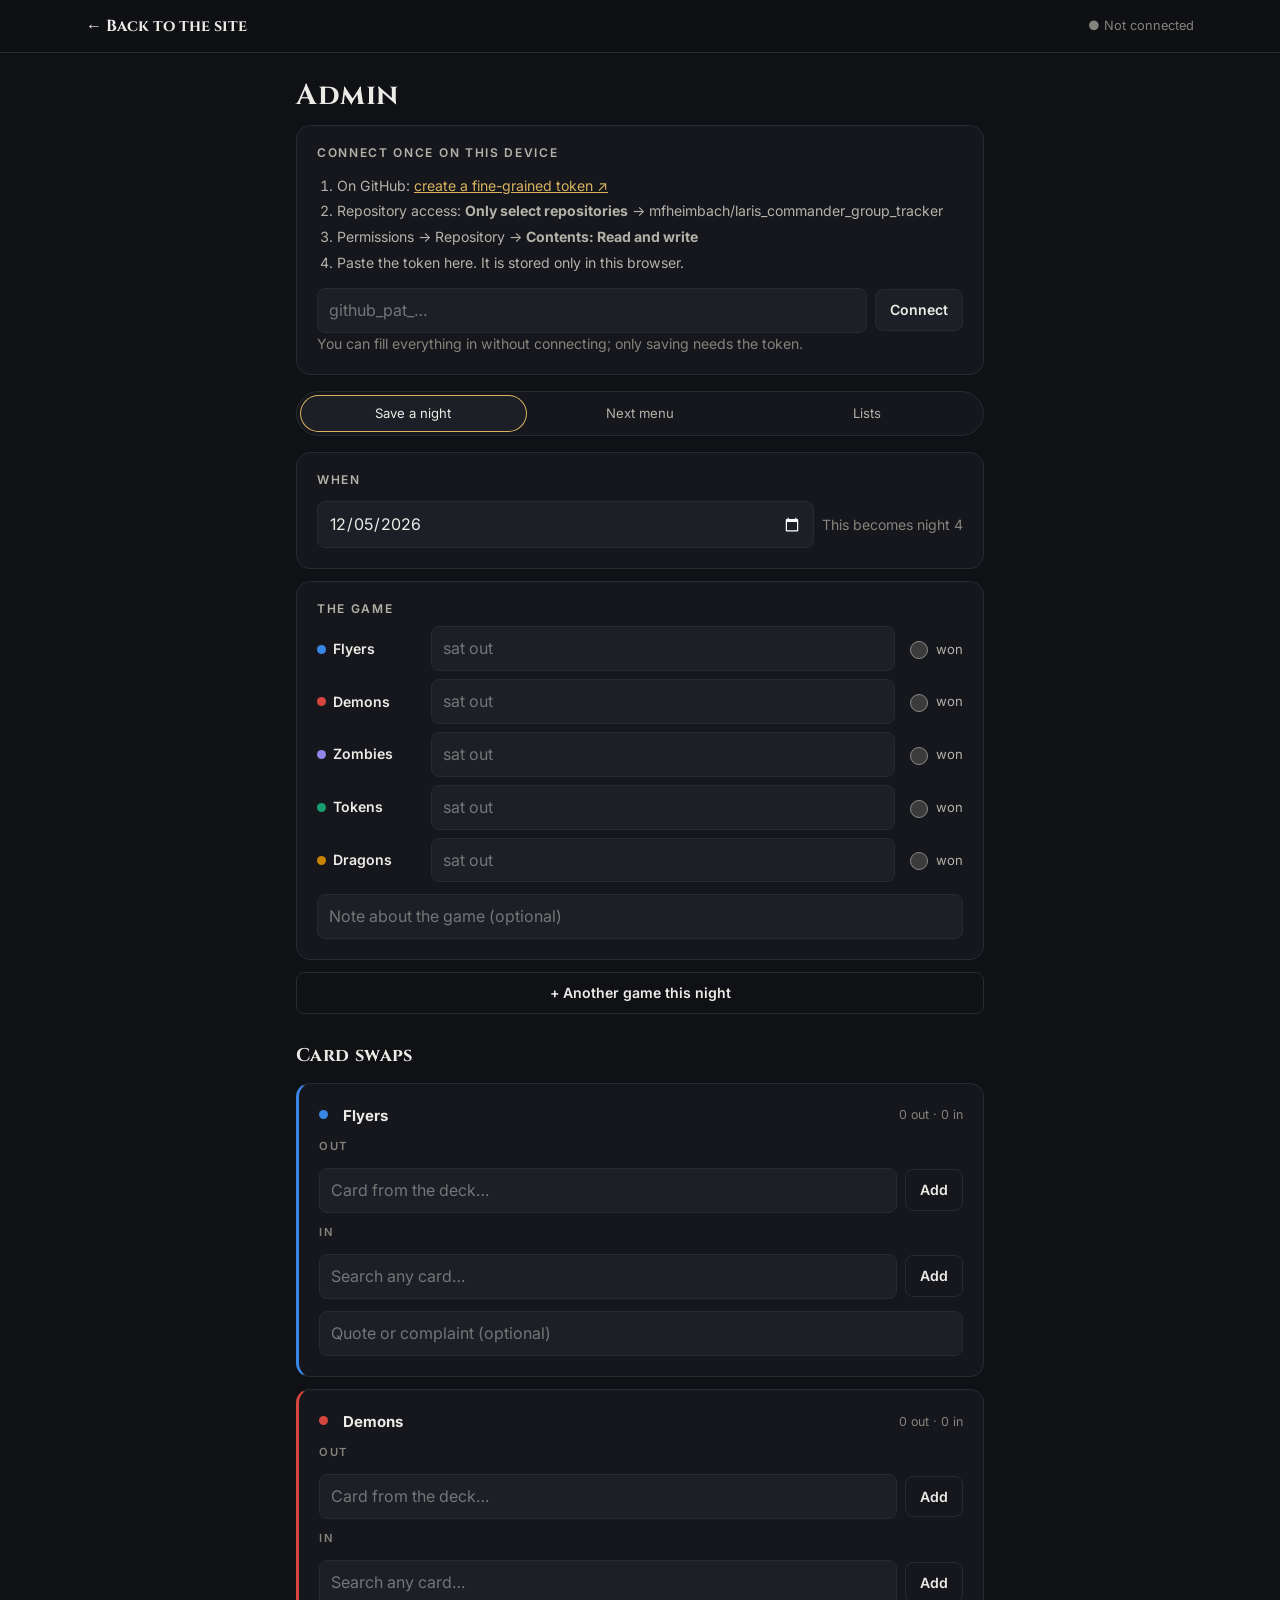
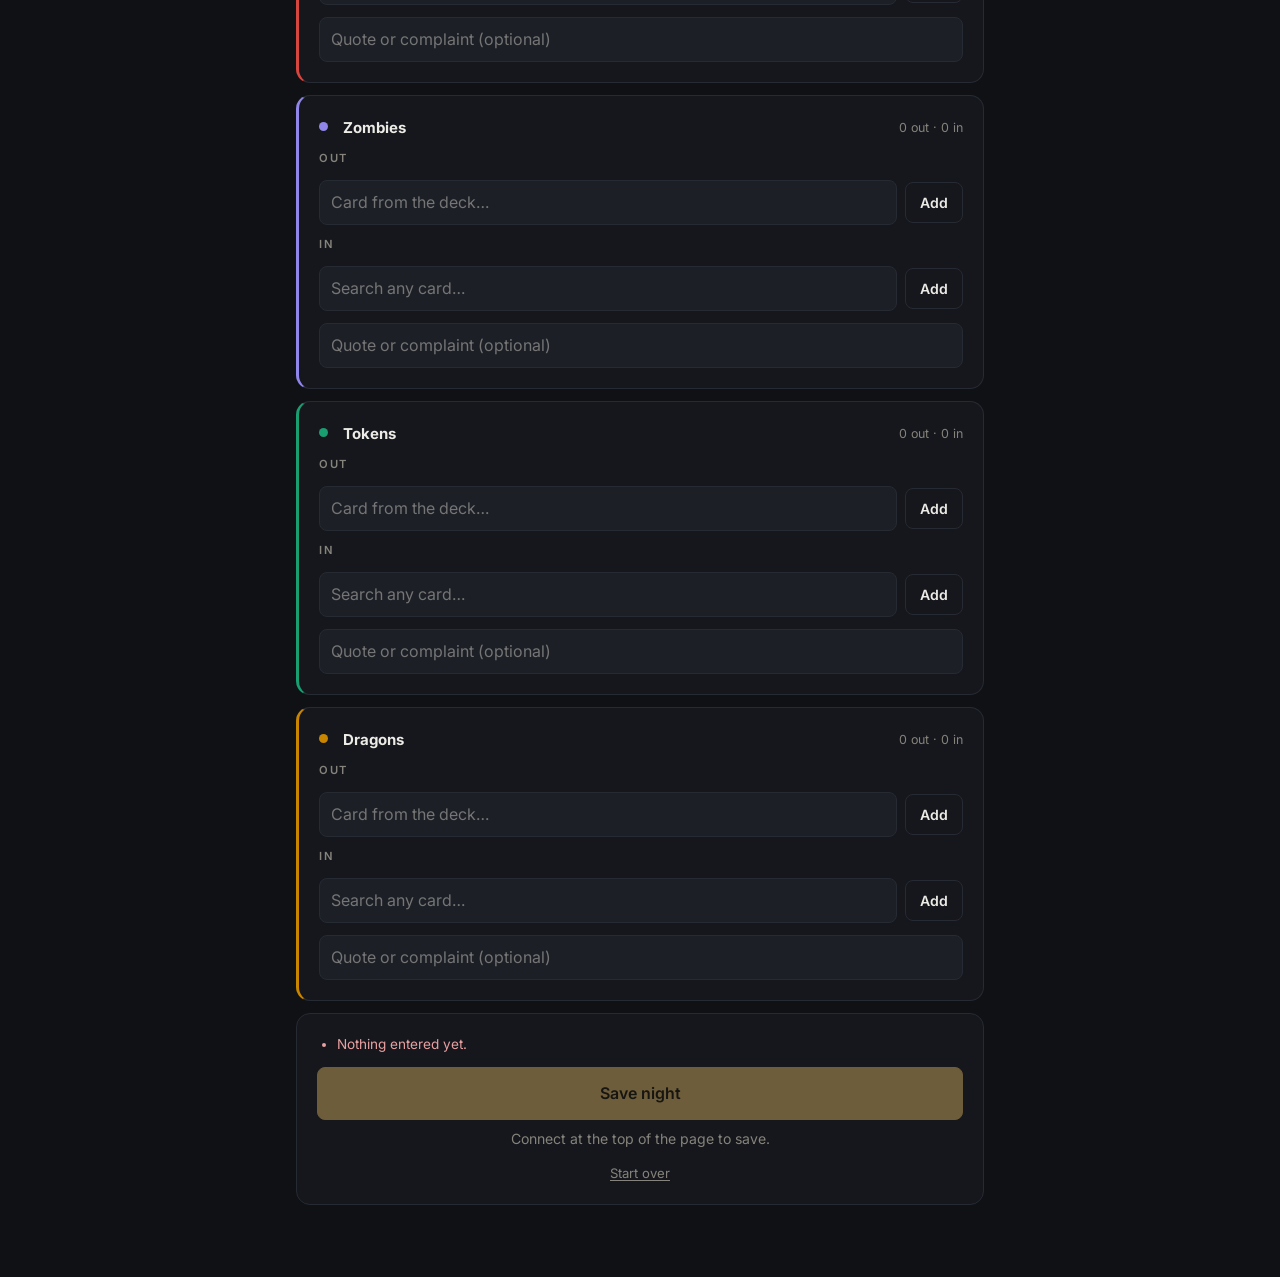
==== admin.html @ 6c5f8a99 "Admin page and main page redesign for long campaigns Admin (admin.html): enter a night (seats, winne" ====
<!doctype html>
<html lang="en">
<head>
<meta charset="utf-8">
<meta name="viewport" content="width=device-width,initial-scale=1">
<meta name="robots" content="noindex">
<title>Admin · Commander Legacy</title>
<link rel="preconnect" href="https://fonts.googleapis.com">
<link rel="preconnect" href="https://fonts.gstatic.com" crossorigin>
<link href="https://fonts.googleapis.com/css2?family=Cinzel:wght@600;700&family=Inter:wght@400;500;600&display=swap" rel="stylesheet">
<link rel="stylesheet" href="style.css?v=202611152241">
</head>
<body class="admin">
<nav class="topnav">
  <div class="wrap nav-inner">
    <a class="brand" href="./">← Back to the site</a>
    <span class="nav-status" id="conn-status"></span>
  </div>
</nav>

<main class="wrap adm">
  <h1 class="adm-title">Admin</h1>
  <div id="connect"></div>
  <div class="adm-tabs" id="tabs"></div>
  <div id="panel"><p class="hint">Loading…</p></div>
</main>

<datalist id="dl-players"></datalist>
<datalist id="dl-sf"></datalist>
<div id="dl-decks"></div>

<script src="core.js?v=202611152241"></script>
<script src="admin.js?v=202611152241"></script>
</body>
</html>
---- style.css ----
:root{
  --bg:#0f1115; --surface:#15171c; --surface-2:#1c1f26; --line:#262a33;
  --text:#ecebe6; --text-2:#b4b2a9; --muted:#85837b; --gold:#d9b25f;
  --flight:#3987e5; --chaos:#d6463f; --grave:#9085e9; --tokens:#199e70; --dragons:#c98500;
  --good:#4fb58a; --bad:#e8a0a0;
  --radius:14px;
  color-scheme:dark;
}
*{box-sizing:border-box}
[hidden]{display:none !important}
html{scroll-behavior:smooth;scroll-padding-top:64px}
html,body{margin:0}
body{background:var(--bg);color:var(--text);font:15px/1.55 Inter,system-ui,sans-serif;-webkit-font-smoothing:antialiased}
a{color:var(--gold)}
h1,h2,h3{font-family:Cinzel,Georgia,serif;font-weight:700;letter-spacing:.02em;margin:0}
.wrap{max-width:1140px;margin:0 auto;padding:0 16px}
button{font:inherit;color:inherit}
.hint{color:var(--muted);margin:0;font-size:.88rem}
.note{color:var(--muted);font-size:.8rem;margin:12px 0 0;line-height:1.5}
.gold{color:var(--gold)}
.soft{color:var(--muted);font-weight:400;text-transform:none;letter-spacing:0}
.dot{display:inline-block;width:9px;height:9px;border-radius:50%;background:var(--c);margin-right:7px;flex:none;vertical-align:middle;position:relative;top:-1px}
.card{background:var(--surface);border:1px solid var(--line);border-radius:var(--radius)}
.pad{padding:20px}
.card-h{font:600 .75rem/1.2 Inter,sans-serif;text-transform:uppercase;letter-spacing:.14em;color:var(--text-2);margin:0 0 14px}
.mini-h{font-size:.78rem;color:var(--muted);margin:10px 0 6px}
.empty{color:var(--muted);padding:28px;text-align:center}
.quote{font-style:italic;color:var(--text-2);margin:10px 0 0;font-size:.88rem;padding-left:12px;border-left:2px solid var(--c, var(--line))}
.link{background:none;border:0;padding:0;color:var(--gold);cursor:pointer;text-decoration:underline;text-underline-offset:2px;font-size:inherit;text-align:left}
.pill{font-size:.78rem;font-weight:600;border:1px solid var(--line);border-radius:99px;padding:4px 12px;white-space:nowrap;color:var(--text-2)}

/* nav */
.topnav{position:sticky;top:0;z-index:30;background:rgba(15,17,21,.85);backdrop-filter:blur(10px);border-bottom:1px solid var(--line)}
.nav-inner{display:flex;align-items:center;gap:20px;height:52px}
.brand{font:700 1rem Cinzel,serif;color:var(--text);text-decoration:none;white-space:nowrap}
.nav-links{display:flex;gap:4px;overflow-x:auto;scrollbar-width:none;margin-left:auto}
.nav-links a{color:var(--text-2);text-decoration:none;font-size:.85rem;padding:6px 10px;border-radius:99px;white-space:nowrap}
.nav-links a:hover{color:var(--text);background:var(--surface-2)}
@media (max-width:640px){body:not(.admin) .brand{display:none}.nav-links{margin:0 -6px}}

/* hero */
.hero{background:radial-gradient(1000px 360px at 15% -20%,#2a2440 0%,transparent 60%),radial-gradient(800px 360px at 95% -10%,#3a2617 0%,transparent 55%);padding:52px 0 36px}
.eyebrow{text-transform:uppercase;letter-spacing:.18em;font-size:.72rem;color:var(--gold);margin:0 0 10px}
h1{font-size:clamp(2.1rem,5.5vw,3.4rem);line-height:1.05}
.headline{font-size:clamp(1.05rem,2.2vw,1.3rem);line-height:1.5;color:var(--text-2);max-width:44ch;margin:18px 0 0}
.headline b{color:var(--text);font-weight:600}
.facts{display:flex;flex-wrap:wrap;gap:4px 16px;margin:20px 0 0;color:var(--muted);font-size:.85rem}

/* sections */
section{margin:52px 0}
.section-head{display:flex;flex-wrap:wrap;align-items:flex-end;justify-content:space-between;gap:8px 24px;margin-bottom:16px}
h2{font-size:1.55rem}

/* toggles + chips */
.seg{display:inline-flex;background:var(--surface);border:1px solid var(--line);border-radius:99px;padding:3px;max-width:100%}
.seg button{background:none;border:0;color:var(--text-2);font-size:.82rem;padding:5px 14px;border-radius:99px;cursor:pointer;white-space:nowrap}
.seg button[aria-pressed=true]{background:var(--surface-2);color:var(--text);box-shadow:inset 0 0 0 1px var(--gold)}
.chips{display:flex;flex-wrap:wrap;gap:6px}
.chip{background:var(--surface);border:1px solid var(--line);border-radius:99px;padding:6px 12px;font-size:.84rem;color:var(--text-2);cursor:pointer;text-align:left}
.chip:hover{border-color:var(--text-2)}
.chip.on{color:var(--text);border-color:var(--c, var(--gold));box-shadow:inset 0 0 0 1px var(--c, var(--gold));background:var(--surface-2)}

/* up next */
#upnext-body .chips{margin-bottom:12px}
.menu-head{display:flex;align-items:flex-start;justify-content:space-between;gap:12px;margin-bottom:18px}
.brief{margin:0;font-size:1.05rem;color:var(--text);font-style:italic;border-left:2px solid var(--c);padding-left:12px}
.menu-cols{display:grid;grid-template-columns:repeat(2,minmax(0,1fr));gap:24px 32px}
@media (max-width:760px){.menu-cols{grid-template-columns:1fr}}
.opts{list-style:none;margin:0;padding:0;display:grid;gap:2px}
.opt{display:flex;align-items:center;gap:12px;width:100%;background:none;border:0;padding:6px;border-radius:8px;cursor:pointer;text-align:left}
.opt:hover{background:var(--surface-2)}
.opt-img,.opt .ph{width:40px;aspect-ratio:488/680;border-radius:3px;flex:none;display:block;font-size:.4rem}
.opt-txt{min-width:0;line-height:1.35}
.opt-txt b{font-weight:600;font-size:.9rem}
.opt-txt small{display:block;color:var(--muted);font-size:.8rem}
.gc{font-size:.72rem;color:#f0a35c;white-space:nowrap}

/* game nights: campaign map */
.camp{display:flex}
.camp-labels{flex:none;padding-right:12px}
.camp-corner{height:44px}
.camp-label{height:36px;display:flex;align-items:center;font-size:.85rem;font-weight:600;white-space:nowrap}
.camp-scroll{overflow-x:auto;flex:1;min-width:0;scrollbar-width:thin}
.camp-grid{display:grid;grid-template-rows:44px;grid-auto-rows:36px;width:max-content}
.ch,.cc{background:none;border:0;padding:0;cursor:pointer;display:flex;align-items:center;justify-content:center}
.ch{height:44px;grid-row:1;flex-direction:column;line-height:1.15;border-radius:8px 8px 0 0;color:var(--muted)}
.ch b{font-size:.85rem;color:var(--text-2)}
.ch span{font-size:.62rem;white-space:nowrap}
.cc{gap:2px;font-size:.8rem;border-top:1px solid var(--line)}
.cc .mk{color:var(--c);font-size:.7rem}
.cc.won .mk{color:var(--gold);font-size:.95rem}
.cc.out .mk{color:var(--muted);opacity:.55}
.cc small{font-size:.66rem;color:var(--muted);font-variant-numeric:tabular-nums}
.cc small.cmd{color:var(--gold)}
.ch.sel,.cc.sel{background:var(--surface-2)}
.ch.sel b{color:var(--gold)}
.ch:hover b{color:var(--text)}
.camp-legend{margin:12px 0 0;color:var(--muted)}
#campaign{margin-bottom:16px}

/* game nights: one night */
.night-bar{display:flex;align-items:center;justify-content:space-between;gap:12px;margin:0 0 12px}
.night-title{font:700 1.15rem Cinzel,serif;text-align:center}
.night-title span{display:block;font:400 .8rem Inter,sans-serif;color:var(--muted);letter-spacing:0}
.icon-btn{width:36px;height:36px;border-radius:50%;background:var(--surface);border:1px solid var(--line);cursor:pointer;font-size:1.1rem;line-height:1;flex:none}
.icon-btn.sm{width:28px;height:28px;font-size:1rem}
.icon-btn:hover:not(:disabled){border-color:var(--gold)}
.icon-btn:disabled{opacity:.3;cursor:default}
.night-grid{display:grid;grid-template-columns:minmax(0,5fr) minmax(0,7fr);gap:16px;align-items:start}
@media (max-width:860px){.night-grid{grid-template-columns:1fr}}
.seats{list-style:none;margin:0;padding:0;display:grid;gap:8px}
.seats li{display:flex;align-items:center;gap:12px;padding:8px;border-radius:10px;background:var(--surface-2);border:1px solid transparent}
.seats li.won{border-color:var(--gold);background:linear-gradient(90deg,rgba(217,178,95,.12),transparent 70%)}
.seat-cmd{flex:none}
.seat-art,.seats .ph.seat-art{width:64px;height:46px;object-fit:cover;border-radius:6px;display:block;aspect-ratio:auto;font-size:.55rem}
.seat-who{display:flex;flex-direction:column;line-height:1.3;min-width:0}
.seat-who span{font-size:.82rem;color:var(--text-2)}
.crown{margin-left:auto;font-size:.75rem;font-weight:600;color:#1a1408;background:var(--gold);border-radius:99px;padding:3px 10px;white-space:nowrap}
.sat-out{margin:14px 0 0;font-size:.82rem;color:var(--muted)}
.sat-out .dot{margin-left:6px}
.night-decks{display:grid;grid-template-columns:repeat(2,minmax(0,1fr));gap:20px 24px}
@media (max-width:560px){.night-decks{grid-template-columns:1fr}}
.nd-head{display:flex;align-items:center;font-size:.9rem;margin-bottom:8px}
.nd-head span{margin-left:auto;font-size:.78rem;color:var(--muted)}
.nd-cards{display:flex;flex-wrap:wrap;gap:8px}
.swap-in{position:relative;background:none;border:0;padding:0;cursor:pointer;width:54px}
.swap-in img,.swap-in .ph{width:54px;aspect-ratio:488/680;border-radius:4px;display:block;font-size:.5rem}
.swap-in:hover img{outline:2px solid var(--c);outline-offset:1px}
.swap-in .tag{position:absolute;left:2px;right:2px;bottom:2px;background:var(--gold);color:#1a1408;font-size:.5rem;font-weight:700;border-radius:3px;text-align:center;text-transform:uppercase}
.night-deck .quote{border-left-color:var(--c);font-size:.84rem}

/* standings */
.standings{padding:20px}
.st-grid{display:grid;grid-template-columns:minmax(0,5fr) minmax(0,7fr);gap:32px}
@media (max-width:860px){.st-grid{grid-template-columns:1fr;gap:28px}}
.chart-head{display:flex;align-items:center;justify-content:space-between;gap:12px;margin-bottom:6px}
.chart-head .card-h{margin:0}
.ranking{list-style:none;margin:0;padding:0;display:grid;gap:14px}
.ranking li{display:flex;gap:12px}
.rk{width:1.2em;text-align:right;color:var(--muted);font-variant-numeric:tabular-nums;font-size:.9rem;padding-top:1px}
.rk-body{flex:1;min-width:0}
.rk-top{display:flex;align-items:center;font-size:.92rem}
.rk-rec{margin-left:auto;color:var(--muted);font-size:.82rem;font-variant-numeric:tabular-nums;white-space:nowrap}
.rk-rec b{color:var(--text)}
.track{height:8px;background:var(--surface-2);border-radius:4px;position:relative;margin:6px 0 4px}
.fill{height:100%;background:var(--c);border-radius:4px;min-width:0}
.fair{position:absolute;top:-3px;bottom:-3px;width:2px;background:var(--text-2);border-radius:1px}
.ranking small{display:block;color:var(--muted);font-size:.76rem;line-height:1.35}
#chart svg{display:block}
#chart .grid{stroke:var(--line);stroke-width:1}
#chart .axis0{stroke:#454a56;stroke-width:1}
#chart .tick{fill:var(--muted);font-size:10px;font-family:Inter,sans-serif}
.legend{display:flex;flex-wrap:wrap;gap:4px 14px;font-size:.78rem;color:var(--text-2);margin-top:6px}
.mx-wrap{margin-top:24px;border-top:1px solid var(--line);padding-top:14px}
summary{cursor:pointer;list-style:none}
summary::-webkit-details-marker{display:none}
.mx-wrap summary,.gy summary,.paste summary{color:var(--text-2);font-size:.85rem;font-weight:600}
.mx-wrap summary::before,.gy summary::before,.hnight summary::before,.paste summary::before{content:"▸";display:inline-block;margin-right:8px;transition:transform .15s;color:var(--muted)}
details[open]>summary::before{transform:rotate(90deg)}
.mx-scroll{overflow-x:auto;margin-top:12px}
.mx{border-collapse:collapse;font-size:.84rem;font-variant-numeric:tabular-nums}
.mx th,.mx td{padding:8px 12px;border-bottom:1px solid var(--line);white-space:nowrap}
.mx thead th{font-weight:600;color:var(--text-2);font-size:.8rem;text-align:center}
.mx tbody th{text-align:left;font-weight:600}
.mx td{text-align:center;color:var(--line);min-width:80px}
.mx td.has{color:var(--text-2)}
.mx td.won{color:var(--gold);font-weight:600}

/* decks */
.deck-strip{display:grid;grid-template-columns:repeat(5,minmax(0,1fr));gap:10px;margin-bottom:16px}
@media (max-width:860px){.deck-strip{grid-template-columns:none;grid-auto-flow:column;grid-auto-columns:minmax(150px,1fr);overflow-x:auto;scroll-snap-type:x mandatory;padding-bottom:4px}}
.deck-card{position:relative;background:var(--surface);border:1px solid var(--line);border-radius:12px;overflow:hidden;cursor:pointer;text-align:left;padding:0;transition:border-color .15s,opacity .15s;scroll-snap-align:start;opacity:.75}
.deck-card:hover{opacity:1}
.deck-card[aria-selected=true]{opacity:1;border-color:var(--c);box-shadow:0 0 0 1px var(--c)}
.deck-card .art{position:relative;aspect-ratio:626/380;background:var(--surface-2) center/cover;border-bottom:3px solid var(--c)}
.deck-card .pips{position:absolute;top:8px;right:8px;background:rgba(0,0,0,.6);padding:3px 5px;border-radius:99px}
.deck-card .body{padding:10px 12px 12px}
.deck-card h3{font-size:.95rem}
.deck-card .cmd{color:var(--text-2);font-size:.78rem;margin:2px 0 6px;white-space:nowrap;overflow:hidden;text-overflow:ellipsis}
.deck-card .meta{color:var(--muted);font-size:.76rem;margin:0}
.pips{display:inline-flex;gap:3px;vertical-align:middle}
.pips img{width:15px;height:15px}
.detail{display:grid;grid-template-columns:260px minmax(0,1fr);gap:28px}
.side .c{width:100%}
.side img.cmdimg,.side .ph.cmdimg{width:100%;border-radius:12px;display:block}
.side h3{margin:14px 0 10px;font-size:1.15rem}
.kv{display:grid;grid-template-columns:auto 1fr;gap:4px 12px;font-size:.85rem;margin:0 0 14px}
.kv dt{color:var(--muted)}
.kv dd{margin:0}
.mox{display:inline-block;font-size:.85rem;font-weight:600;text-decoration:none;border:1px solid var(--line);border-radius:99px;padding:6px 14px}
.mox:hover{border-color:var(--gold)}
.hist-h{margin:24px 0 6px}
.hnight{border-top:1px solid var(--line);padding:8px 0}
.hnight summary{font-size:.86rem;font-weight:600}
.hnight summary span{color:var(--muted);font-weight:400;font-size:.78rem;margin-left:6px}
.log{list-style:none;margin:8px 0 0;padding:0 0 0 18px;font-size:.82rem;display:grid;gap:4px}
.log .o{color:var(--muted);text-decoration:line-through}
.log .link{color:var(--text);font-weight:600;text-decoration:none}
.log .link:hover{text-decoration:underline}
.hnight .quote{margin-left:18px;font-size:.8rem;border-left-color:var(--c)}
.list-head{display:flex;align-items:center;justify-content:space-between;gap:12px;margin-bottom:16px}
.list-head .card-h{margin:0}
.group{margin-bottom:22px}
.group h4{font:600 .75rem/1 Inter,sans-serif;text-transform:uppercase;letter-spacing:.14em;color:var(--text-2);margin:0 0 10px;display:inline}
.group>h4{display:block}
.group h4 span{color:var(--muted);font-weight:400}
.gy summary{margin-bottom:10px}
.grid{display:grid;grid-template-columns:repeat(auto-fill,minmax(92px,1fr));gap:8px}
.c{position:relative;background:none;border:0;padding:0;cursor:pointer;display:block}
.grid .c img,.grid .c .ph{width:100%;aspect-ratio:488/680;border-radius:5px;display:block}
.c .qty{position:absolute;right:4px;bottom:4px;background:rgba(0,0,0,.8);color:#fff;font-size:.72rem;font-weight:600;border-radius:99px;padding:1px 7px}
.c .new{position:absolute;left:4px;top:4px;background:var(--gold);color:#1a1408;font-size:.62rem;font-weight:700;border-radius:99px;padding:1px 6px;text-transform:uppercase;letter-spacing:.05em}
.c .added{position:absolute;left:4px;top:4px;background:rgba(0,0,0,.75);color:var(--gold);font-size:.62rem;font-weight:600;border-radius:99px;padding:1px 6px}
.c.is-new img{outline:2px solid var(--gold);outline-offset:1px}
.gy .c img{filter:grayscale(1);opacity:.45}
@media (max-width:760px){
  .detail{grid-template-columns:1fr}
  .side{display:grid;grid-template-columns:120px minmax(0,1fr);gap:0 16px}
  .side>.c{grid-row:span 3}
  .side h3{margin-top:0}
  .side .mox{justify-self:start;align-self:start}
  .side .hist-h,.side .hnight,.side>.hint{grid-column:1/-1}
}

/* placeholders before Scryfall answers */
.ph{display:flex;align-items:center;justify-content:center;text-align:center;background:var(--surface-2);color:var(--text-2);overflow:hidden;font-size:.6rem;line-height:1.15;padding:3px}

/* modal + tooltip */
.modal{position:fixed;inset:0;background:rgba(5,6,8,.85);display:flex;align-items:center;justify-content:center;padding:16px;z-index:50}
.modal-inner{position:relative;max-width:min(760px,100%);max-height:100%;overflow:auto}
.modal .close{position:absolute;top:-4px;right:0;background:none;border:0;color:#fff;font-size:2rem;cursor:pointer;line-height:1}
.mcards{display:flex;flex-wrap:wrap;gap:16px;justify-content:center;align-items:center;padding-top:28px}
.mcards figure{margin:0;text-align:center}
.mcards img{width:min(300px,80vw);border-radius:14px;display:block}
.mcards figcaption{font-size:.78rem;color:var(--text-2);margin-top:6px;text-transform:uppercase;letter-spacing:.1em}
.mcards .arrow{font-size:2rem;color:var(--gold)}
.mnote{color:var(--text-2);text-align:center;font-style:italic;margin:14px 0 0}
.tip{position:fixed;z-index:40;pointer-events:none;background:#0b0c0f;border:1px solid var(--line);border-radius:8px;padding:8px 10px;font-size:.8rem;min-width:160px;box-shadow:0 6px 24px rgba(0,0,0,.5)}
.tip .r{display:flex;justify-content:space-between;gap:12px;font-variant-numeric:tabular-nums}
.tip b{display:block;margin-bottom:4px}
.warn{color:var(--bad);font-size:.85rem;background:#2a1517;border:1px solid #4a2326;border-radius:8px;padding:10px 12px}
.done{color:#bfe8d4;font-size:.88rem;background:#12261e;border:1px solid #1f4a39;border-radius:8px;padding:10px 12px}
.foot{color:var(--muted);font-size:.78rem;padding:8px 16px 40px}

/* ---------- admin page ---------- */
.adm{max-width:720px;padding-bottom:60px}
.adm-title{font-size:1.8rem;margin:28px 0 14px}
.adm-h{font-size:1.15rem;margin:28px 0 12px}
.adm .card{margin-bottom:12px}
.adm-tabs{margin:16px 0}
.adm-tabs .seg{display:flex}
.adm-tabs .seg button{flex:1;padding:8px 10px}
.nav-status{margin-left:auto;font-size:.8rem}
.nav-status .ok{color:var(--good)}
.nav-status .off{color:var(--muted)}
.conn-line{font-size:.85rem;color:var(--text-2);margin:0}
.steps{margin:0 0 14px;padding-left:20px;font-size:.88rem;color:var(--text-2);display:grid;gap:4px}
.adm input:not([type=radio]):not([type=checkbox]),.adm textarea{background:var(--surface-2);border:1px solid var(--line);border-radius:8px;color:var(--text);font:inherit;font-size:16px;padding:9px 11px;min-width:0}
.adm input:focus,.adm textarea:focus{outline:2px solid var(--gold);outline-offset:1px;border-color:transparent}
.adm textarea{width:100%;font:13px/1.4 ui-monospace,Menlo,monospace;resize:vertical}
.adm .wide{width:100%;margin-top:12px}
.adder{display:flex;gap:8px;align-items:center;margin-top:8px}
.adder input{flex:1}
.btn{border:1px solid var(--line);background:var(--surface-2);border-radius:8px;padding:9px 14px;cursor:pointer;font-weight:600;font-size:.88rem;white-space:nowrap}
.btn:hover:not(:disabled){border-color:var(--gold)}
.btn:disabled{opacity:.45;cursor:default}
.btn.primary{background:var(--gold);border-color:var(--gold);color:#1a1408;font-size:1rem;padding:13px}
.btn.ghost{background:none}
.btn.block{display:block;width:100%}
.sw-head{display:flex;align-items:center;gap:8px;margin-bottom:10px}
.sw-head .card-h{margin:0}
.sw-head .count,.sw-head>.link,.sw-head>.btn{margin-left:auto}
.sw-head .count+.btn{margin-left:8px}
.count{font-size:.78rem;color:var(--muted)}
.count.good{color:var(--good)}
.count.bad{color:var(--bad)}
.lbl{font:600 .7rem/1 Inter,sans-serif;text-transform:uppercase;letter-spacing:.14em;color:var(--muted);margin:14px 0 8px}
.swapcard{border-left:3px solid var(--c)}
.seatgrid{display:grid;gap:8px}
.seatrow{display:grid;grid-template-columns:104px minmax(0,1fr) auto;gap:10px;align-items:center}
.seat-deck{font-size:.88rem;font-weight:600;white-space:nowrap}
.winner{font-size:.82rem;color:var(--text-2);display:flex;align-items:center;gap:5px;white-space:nowrap;cursor:pointer}
.winner input,.check input{accent-color:var(--gold);width:18px;height:18px}
.pairs{list-style:none;margin:12px 0 0;padding:0;font-size:.86rem;display:grid;gap:4px}
.pairs .o{color:var(--muted);text-decoration:line-through}
.flag{font-size:.72rem;border-radius:99px;padding:1px 7px;white-space:nowrap;border:1px solid var(--line);color:var(--text-2)}
.flag-gc{color:#f0a35c;border-color:#5a3a1e}
.flag-banned,.flag-offcolor,.flag-dup,.flag-unknown{color:var(--bad);border-color:#4a2326}
.issues{margin:0 0 12px;padding-left:20px;font-size:.85rem;color:var(--text-2)}
.issues.bad{color:var(--bad)}
.check{display:flex;align-items:center;gap:8px;font-size:.88rem;margin-bottom:12px;cursor:pointer}
.savebox .link{display:block;margin:14px auto 0;color:var(--muted);font-size:.82rem}
.savebox .hint{text-align:center;margin-top:8px}
.deckpick{margin:12px 0}
.inline{display:flex;align-items:center;gap:10px;font-size:.88rem;color:var(--text-2);margin-top:12px}
.inline input{width:72px}
.mlist{list-style:none;margin:0;padding:0;display:grid;gap:8px}
.mrow{display:grid;grid-template-columns:minmax(0,1fr) minmax(0,1fr) auto;gap:8px;align-items:center}
.mname{font-size:.88rem;font-weight:600;min-width:0}
.mname .flag{font-weight:400;margin-left:4px}
.paste{margin-top:12px}
.paste textarea{margin:8px 0}
@media (max-width:560px){
  .mrow{grid-template-columns:minmax(0,1fr) auto}
  .mrow input{grid-column:1/-1;grid-row:2}
  .seatrow{grid-template-columns:88px minmax(0,1fr) auto}
}
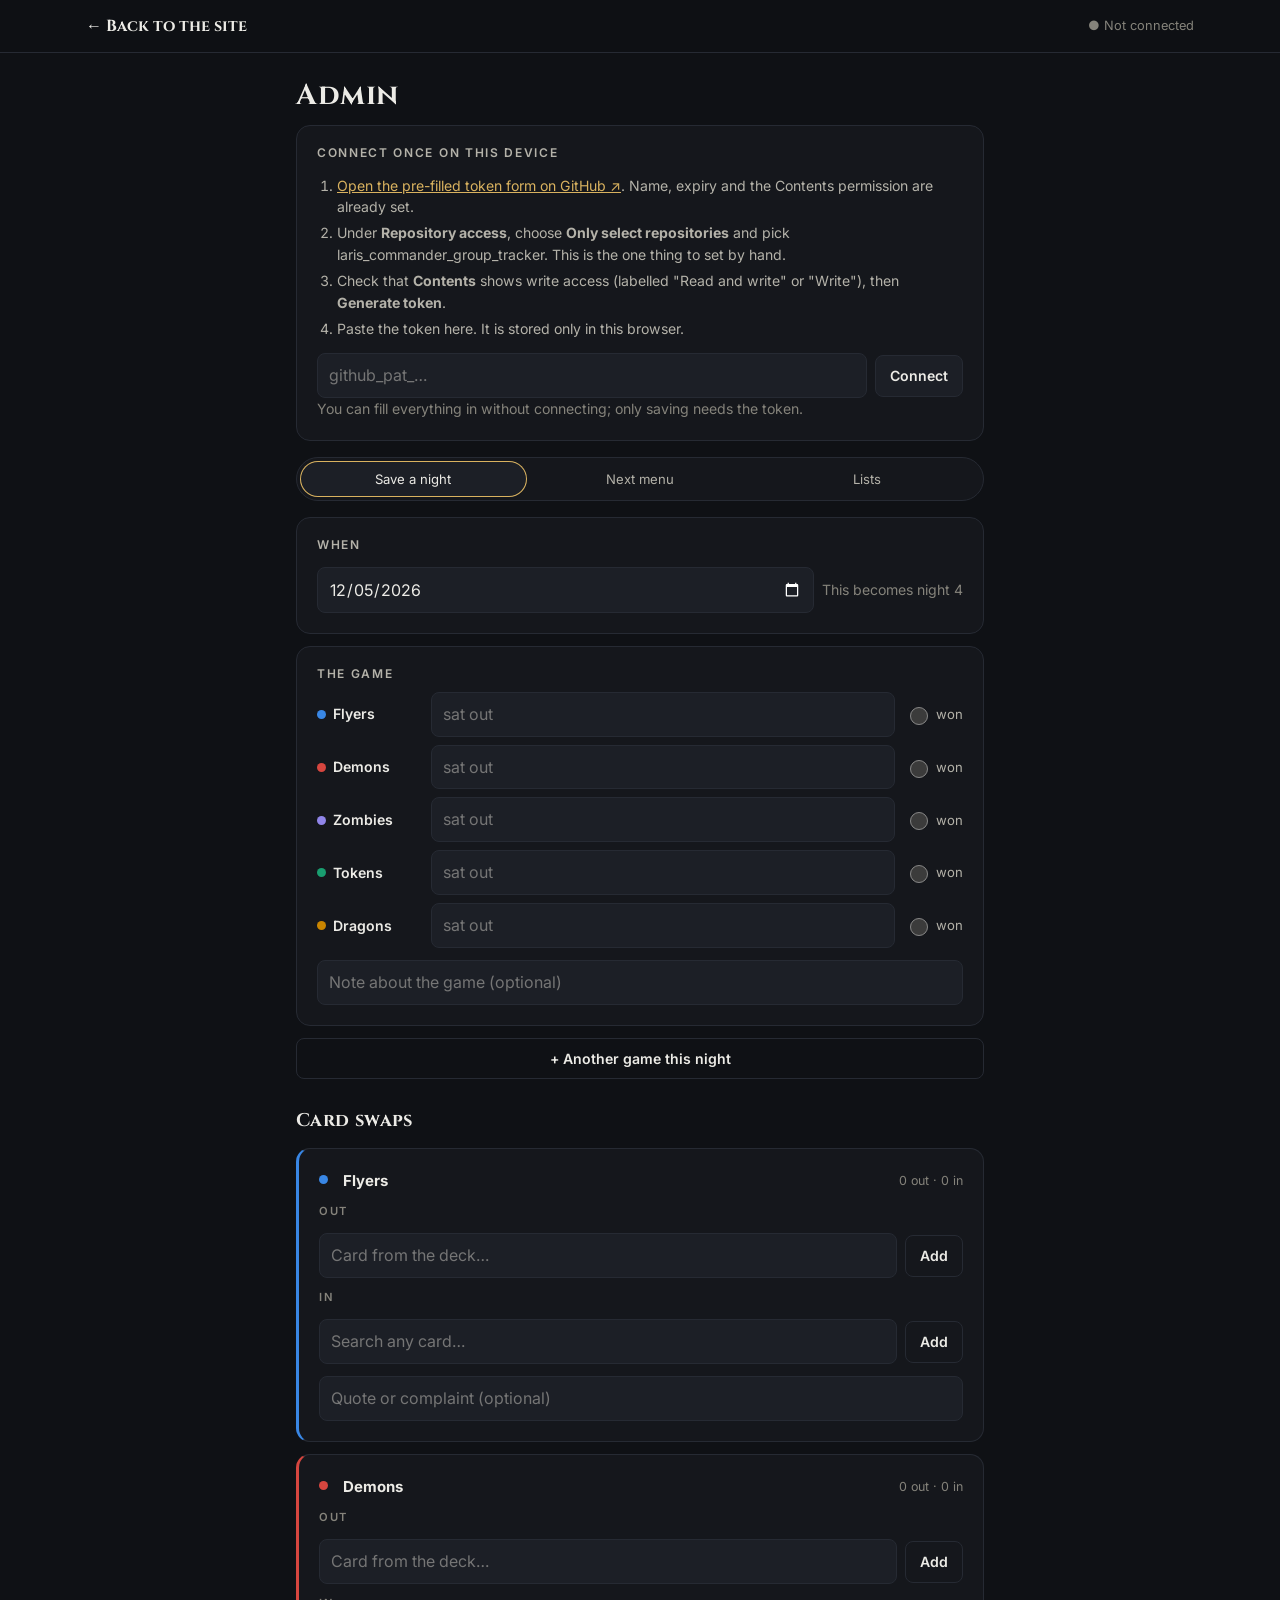
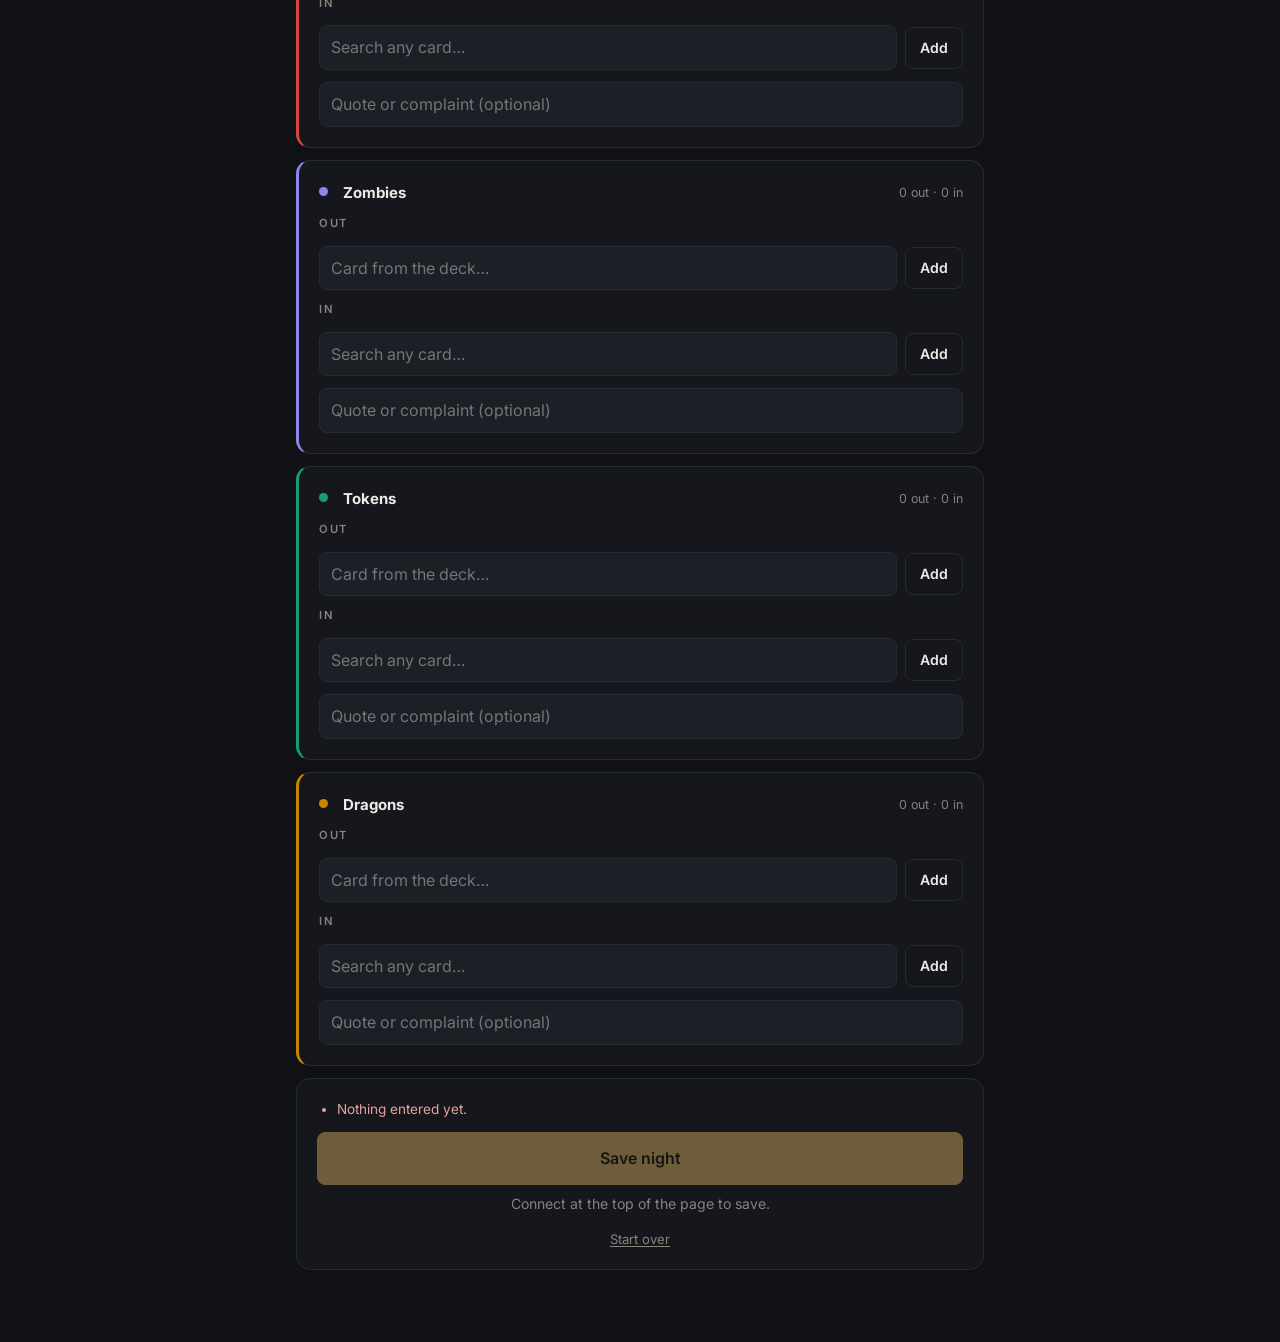
==== commit 2f03f12f: "Admin: link a pre-filled token form, clearer token steps Co-Authored-By: Claude Opus 5.5 <noreply@an" ====
--- a/admin.html
+++ b/admin.html
@@ -8,7 +8,7 @@
 <link rel="preconnect" href="https://fonts.googleapis.com">
 <link rel="preconnect" href="https://fonts.gstatic.com" crossorigin>
 <link href="https://fonts.googleapis.com/css2?family=Cinzel:wght@600;700&family=Inter:wght@400;500;600&display=swap" rel="stylesheet">
-<link rel="stylesheet" href="style.css?v=202611152241">
+<link rel="stylesheet" href="style.css?v=202611242121">
 </head>
 <body class="admin">
 <nav class="topnav">
@@ -29,7 +29,7 @@
 <datalist id="dl-sf"></datalist>
 <div id="dl-decks"></div>
 
-<script src="core.js?v=202611152241"></script>
-<script src="admin.js?v=202611152241"></script>
+<script src="core.js?v=202611242121"></script>
+<script src="admin.js?v=202611242121"></script>
 </body>
 </html>
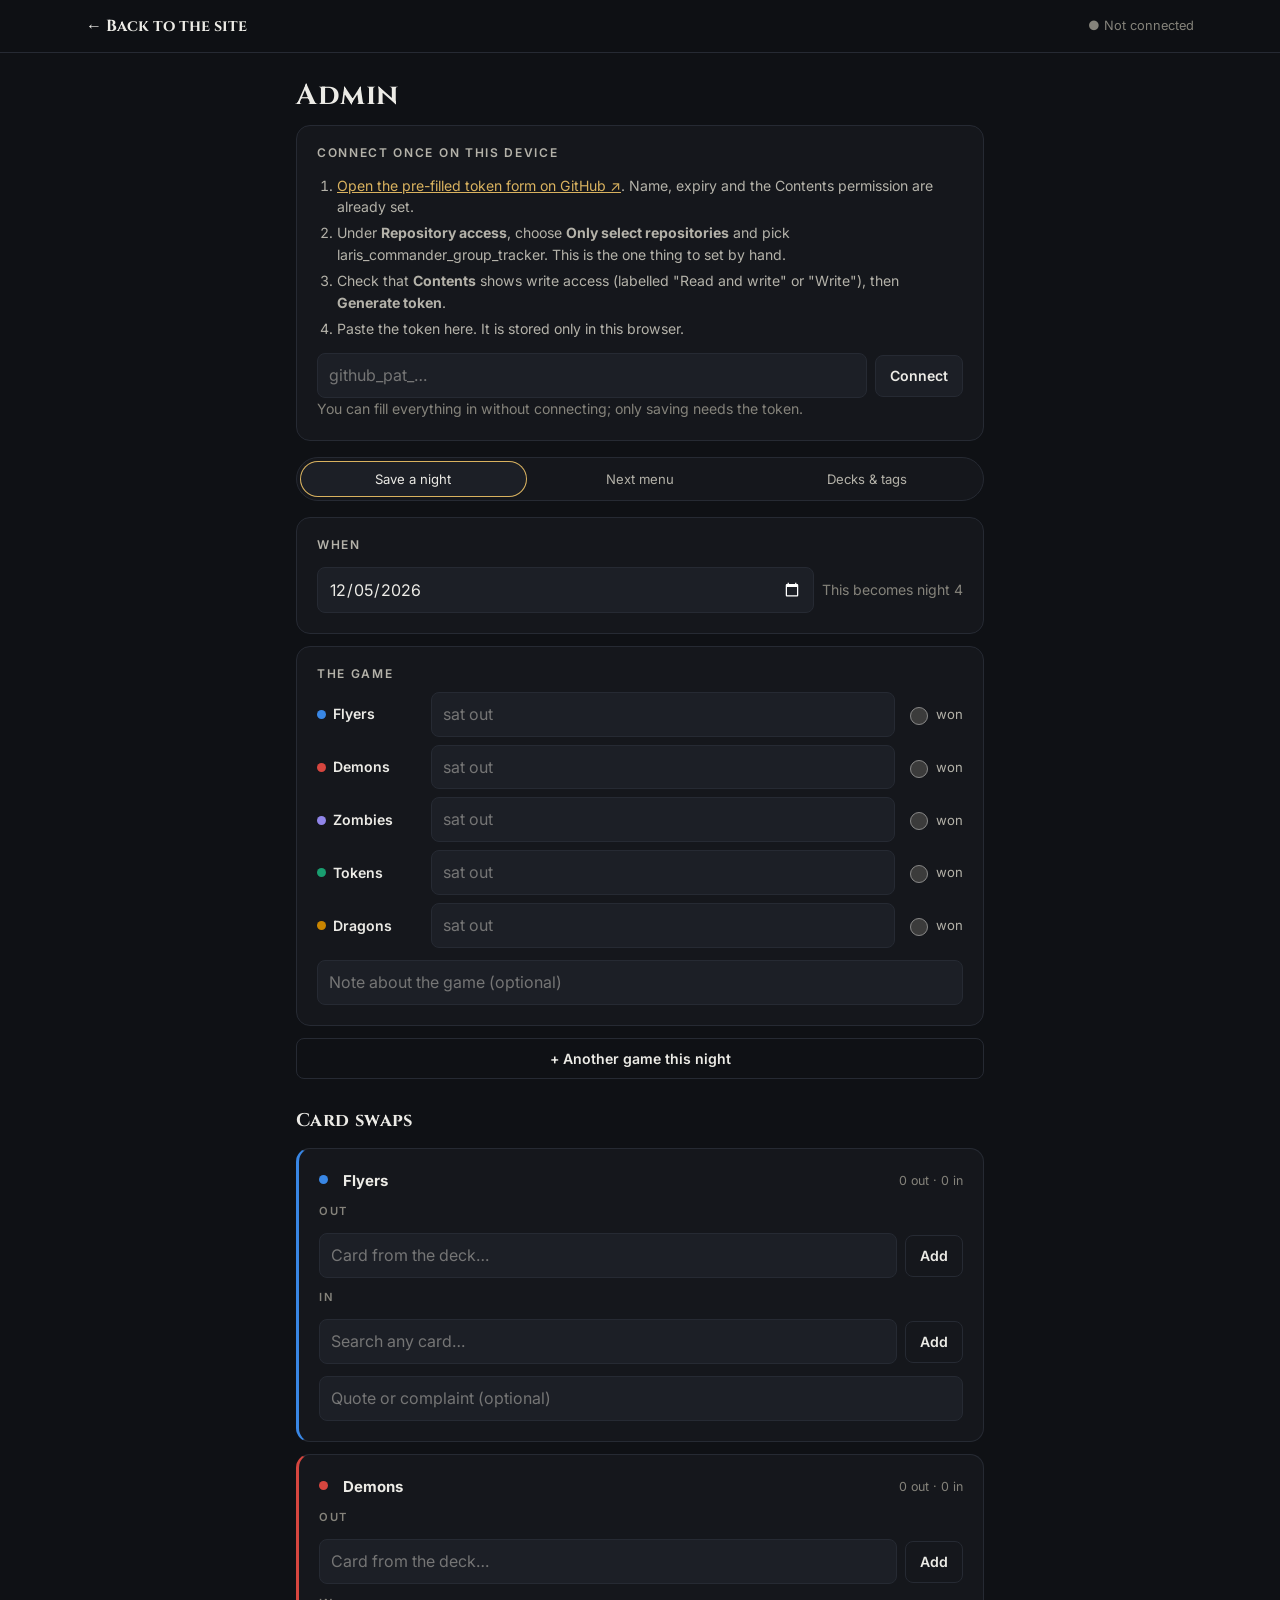
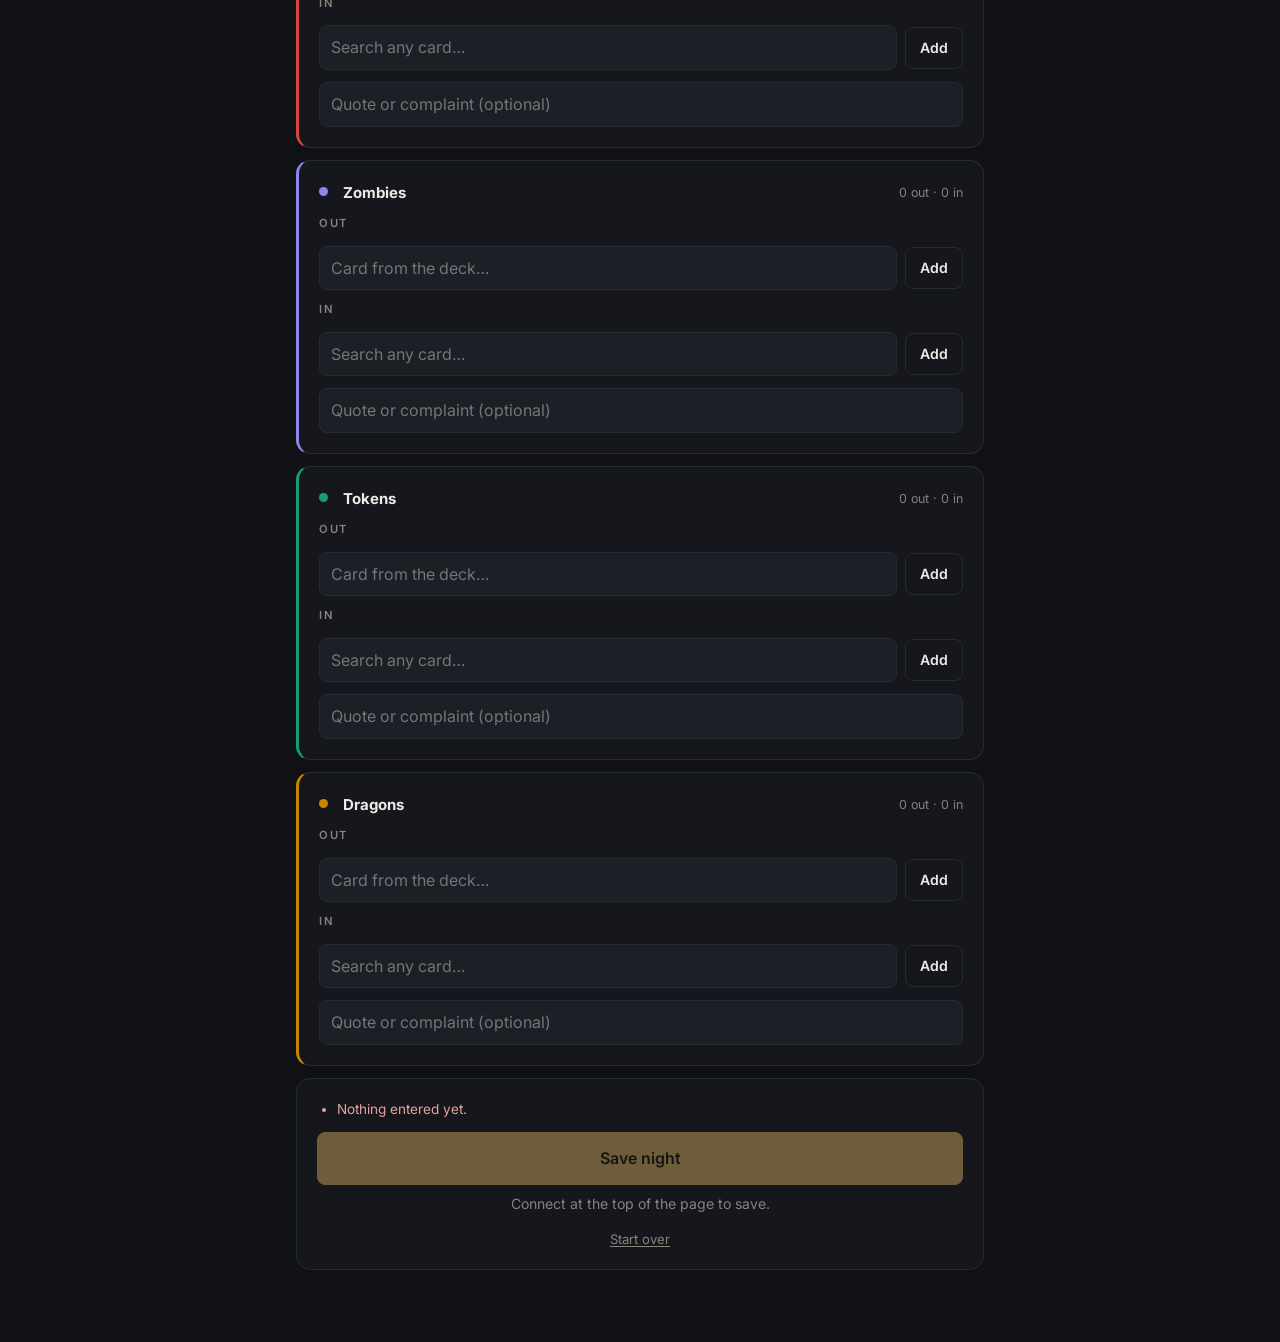
==== commit ce62777e: "Deck health, role tags and direct deck links - data/tags.csv: role + theme tags for all 367 cards, g" ====
--- a/admin.html
+++ b/admin.html
@@ -8,7 +8,7 @@
 <link rel="preconnect" href="https://fonts.googleapis.com">
 <link rel="preconnect" href="https://fonts.gstatic.com" crossorigin>
 <link href="https://fonts.googleapis.com/css2?family=Cinzel:wght@600;700&family=Inter:wght@400;500;600&display=swap" rel="stylesheet">
-<link rel="stylesheet" href="style.css?v=202611242121">
+<link rel="stylesheet" href="style.css?v=202611242205">
 </head>
 <body class="admin">
 <nav class="topnav">
@@ -29,7 +29,7 @@
 <datalist id="dl-sf"></datalist>
 <div id="dl-decks"></div>
 
-<script src="core.js?v=202611242121"></script>
-<script src="admin.js?v=202611242121"></script>
+<script src="core.js?v=202611242205"></script>
+<script src="admin.js?v=202611242205"></script>
 </body>
 </html>
--- a/style.css
+++ b/style.css
@@ -186,7 +186,7 @@
 .side h3{margin:14px 0 10px;font-size:1.15rem}
 .kv{display:grid;grid-template-columns:auto 1fr;gap:4px 12px;font-size:.85rem;margin:0 0 14px}
 .kv dt{color:var(--muted)}
-.kv dd{margin:0}
+.kv dd{margin:0;white-space:nowrap}
 .mox{display:inline-block;font-size:.85rem;font-weight:600;text-decoration:none;border:1px solid var(--line);border-radius:99px;padding:6px 14px}
 .mox:hover{border-color:var(--gold)}
 .hist-h{margin:24px 0 6px}
@@ -305,3 +305,48 @@
   .mrow input{grid-column:1/-1;grid-row:2}
   .seatrow{grid-template-columns:88px minmax(0,1fr) auto}
 }
+
+/* deck health */
+.detail-main{min-width:0}
+.health{background:var(--surface-2);border-color:transparent;margin-bottom:24px;padding:18px}
+.h-grid{display:grid;grid-template-columns:minmax(0,1fr) minmax(0,1.25fr) minmax(0,1fr);gap:24px 28px}
+@media (max-width:1000px){.h-grid{grid-template-columns:repeat(auto-fit,minmax(240px,1fr))}}
+.h-warn{margin:0 0 14px;color:#e0a63a;font-size:.85rem;font-weight:600}
+.curve{width:100%;height:auto;display:block}
+.curve .bar{fill:var(--c)}
+.curve .cv:hover .bar{opacity:.8}
+.curve .val{fill:var(--text-2);font:600 10px Inter,sans-serif}
+.curve .tick{fill:var(--muted);font:10px Inter,sans-serif}
+.roles{list-style:none;margin:0;padding:0;display:grid;gap:1px}
+.role{display:grid;grid-template-columns:minmax(0,1fr) 2em 3.6em 3.6em;align-items:center;gap:6px;width:100%;background:none;border:0;padding:5px 6px;border-radius:6px;cursor:pointer;text-align:left;font-size:.84rem}
+.role:hover{background:var(--surface)}
+.r-name{white-space:nowrap;overflow:hidden;text-overflow:ellipsis}
+.r-n{font-weight:600;text-align:right;font-variant-numeric:tabular-nums}
+.r-typ{color:var(--muted);font-size:.74rem;white-space:nowrap}
+.r-st{font-size:.74rem;white-space:nowrap;color:var(--muted)}
+.role.ok .r-st{color:var(--good)}
+.role.low .r-st{color:#e0a63a}
+.col-row{display:grid;grid-template-columns:18px minmax(0,1fr) auto;gap:10px;align-items:center;margin-bottom:10px}
+.col-row img{width:18px;height:18px}
+.col-bars{display:grid;gap:3px}
+.cb{height:7px;border-radius:4px;background:var(--surface)}
+.cb span{display:block;height:100%;border-radius:4px;background:var(--m)}
+.cb.src span{background:none;box-shadow:inset 0 0 0 1.5px var(--m)}
+.col-n{font-size:.74rem;color:var(--muted);font-variant-numeric:tabular-nums;white-space:nowrap}
+.list-ctl{display:flex;flex-wrap:wrap;gap:8px;justify-content:flex-end}
+.list-head{flex-wrap:wrap}
+.g-ex{font:400 .74rem Inter,sans-serif;text-transform:none;letter-spacing:0;color:var(--muted);margin-left:6px}
+.side-links{display:flex;flex-wrap:wrap;gap:8px}
+.side-links .mox{background:none;cursor:pointer;color:var(--gold)}
+.tip div{white-space:nowrap}
+@media (max-width:760px){ .side .side-links{justify-self:start;align-self:start} }
+/* admin: tag editor */
+.tcounts{display:flex;flex-wrap:wrap;gap:4px 14px;font-size:.8rem;color:var(--muted);margin:12px 0}
+.tcounts b{color:var(--text)}
+.tlist{list-style:none;margin:0;padding:0}
+.trow{display:grid;grid-template-columns:minmax(0,200px) minmax(0,1fr);gap:6px 14px;align-items:start;padding:9px 0;border-top:1px solid var(--line)}
+.trow.changed .tname{color:var(--gold)}
+.tname{font-size:.86rem;font-weight:600;padding-top:4px}
+.tchip{padding:3px 9px;font-size:.74rem}
+@media (max-width:560px){.trow{grid-template-columns:1fr}}
+.savebox.sticky{position:sticky;bottom:10px;z-index:5;box-shadow:0 8px 30px rgba(0,0,0,.55)}
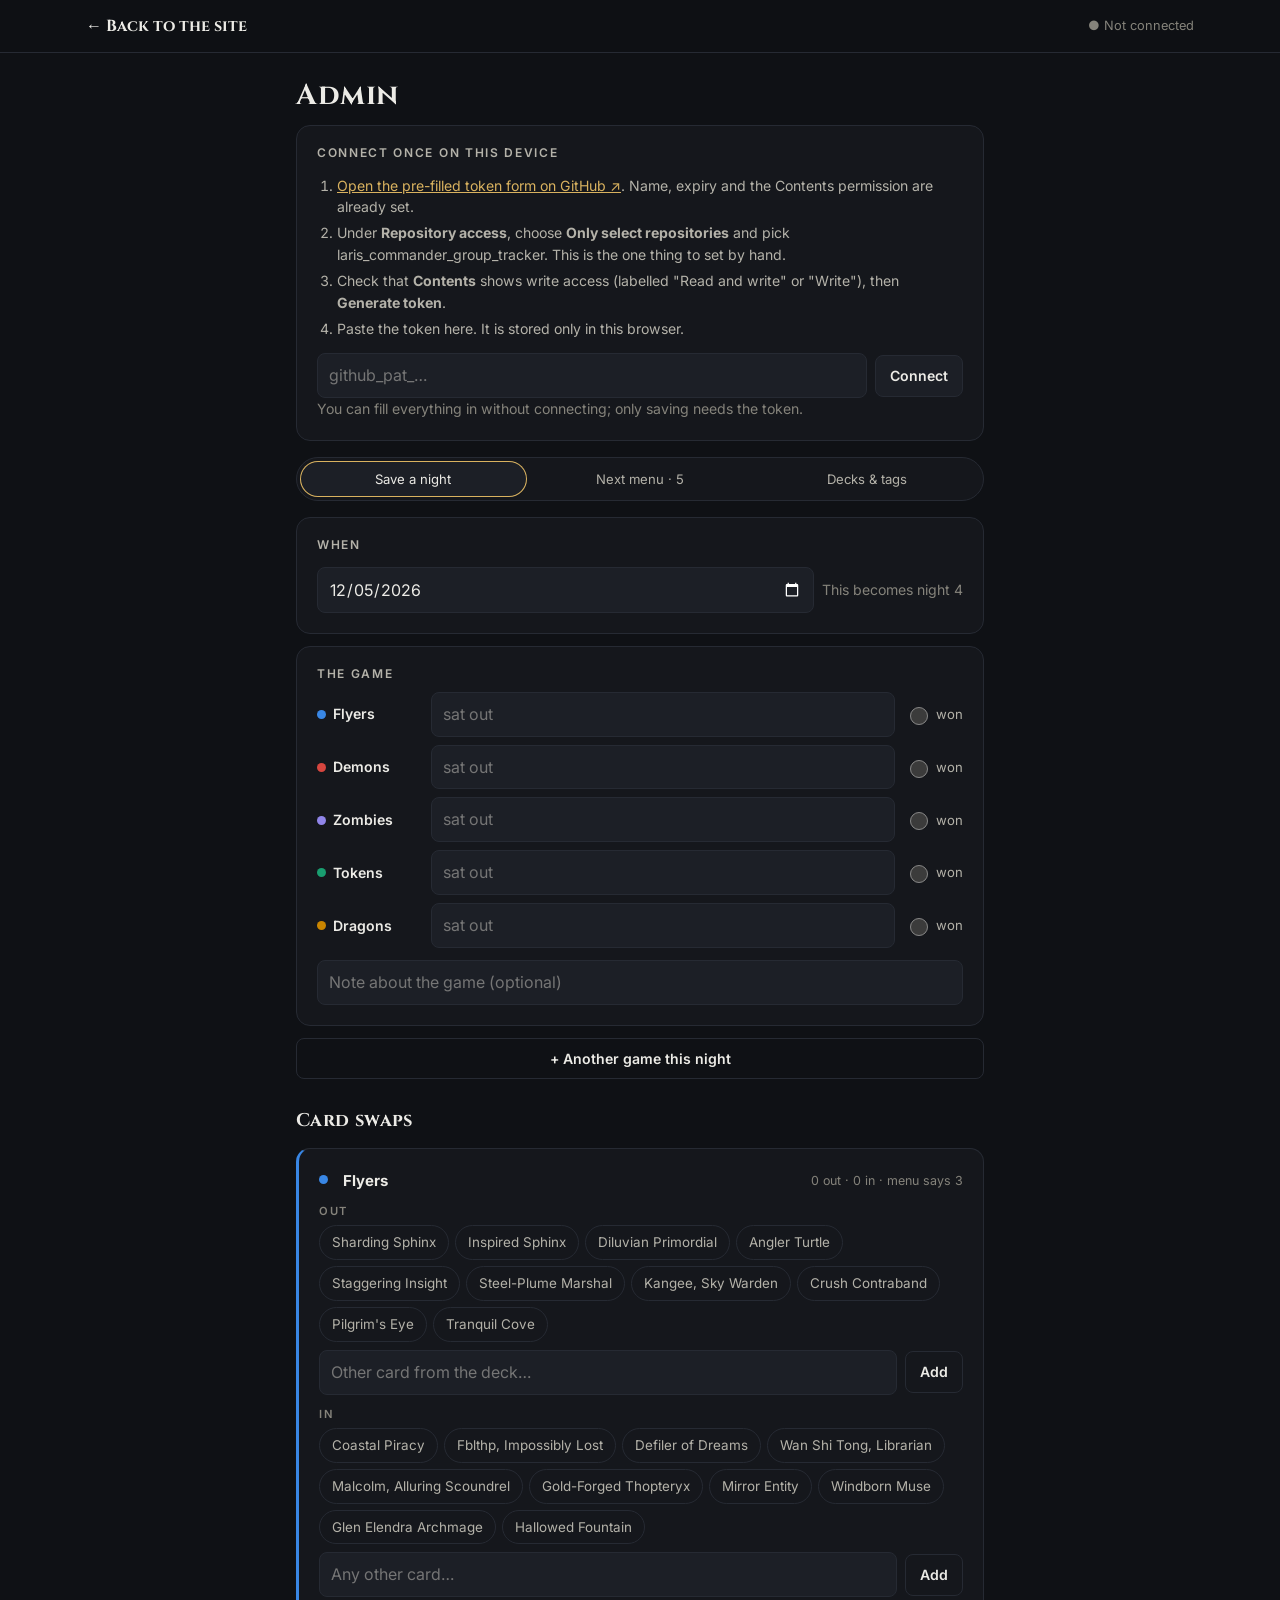
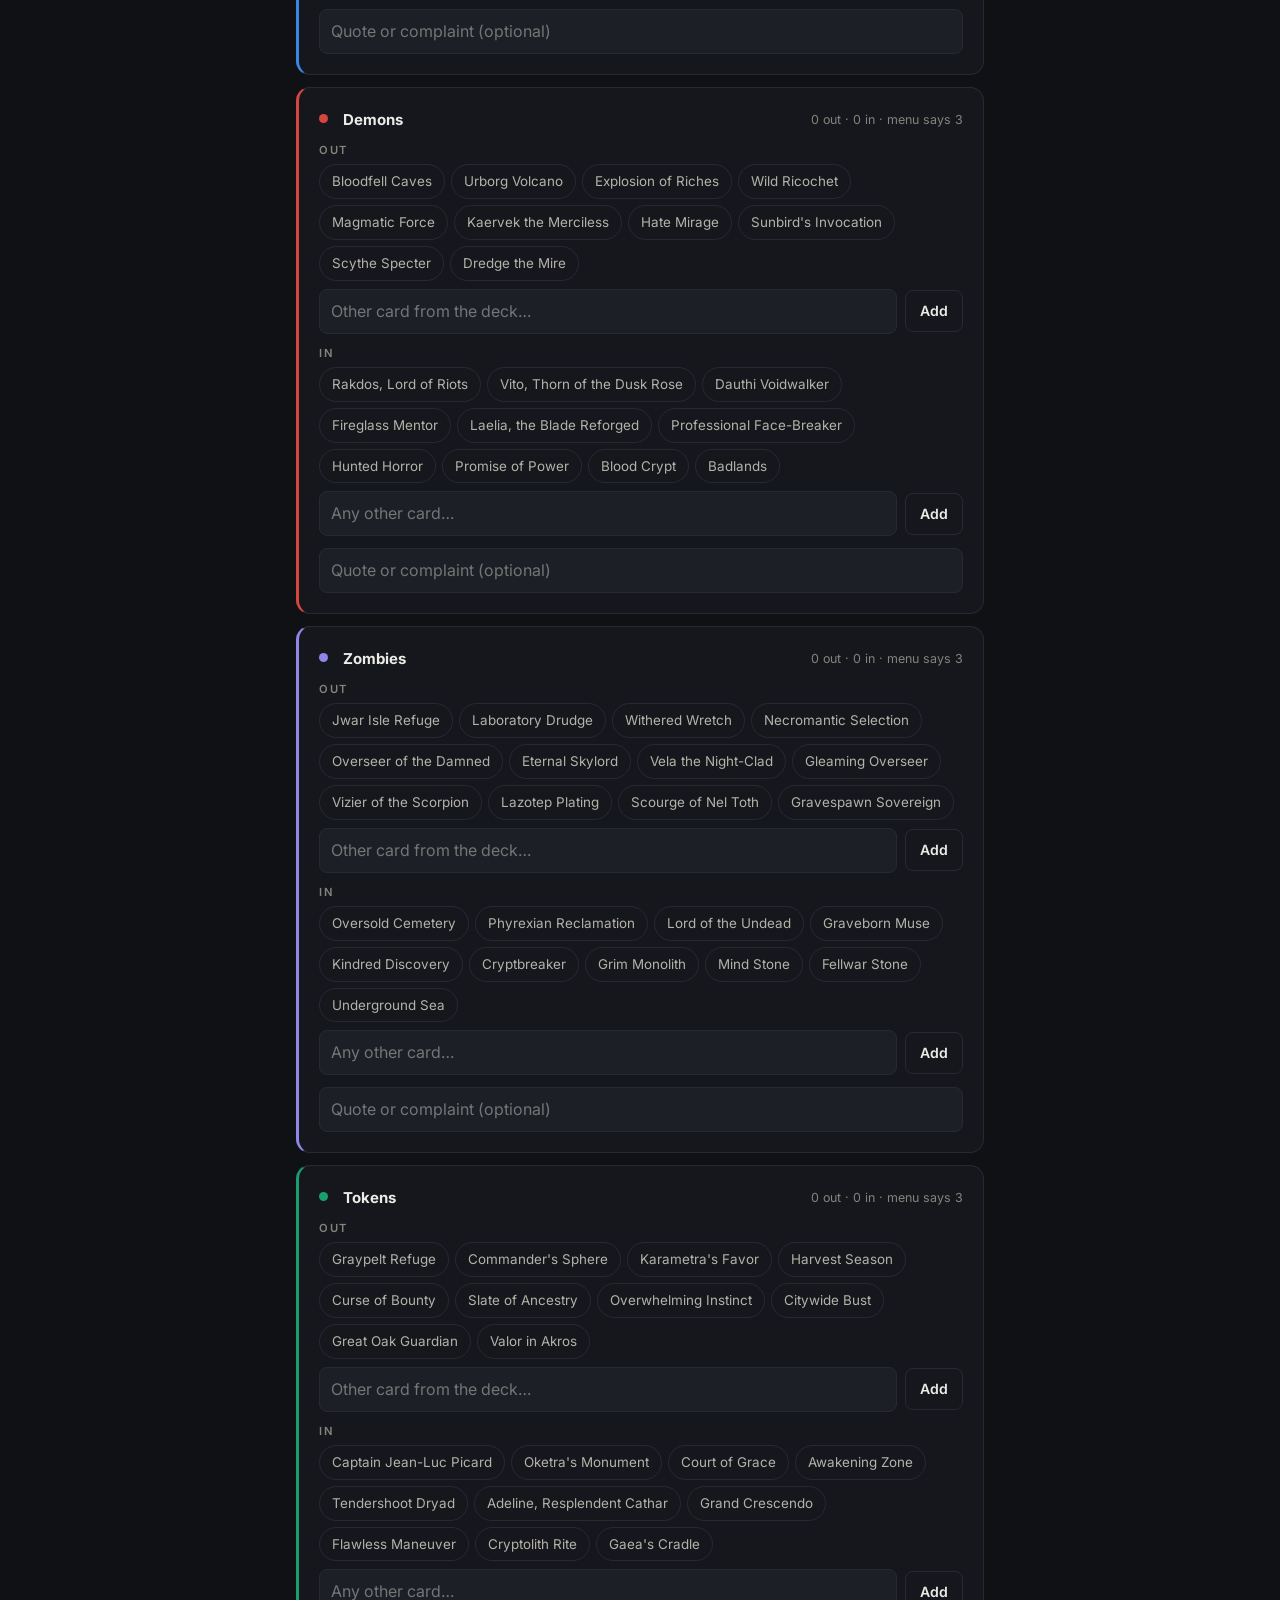
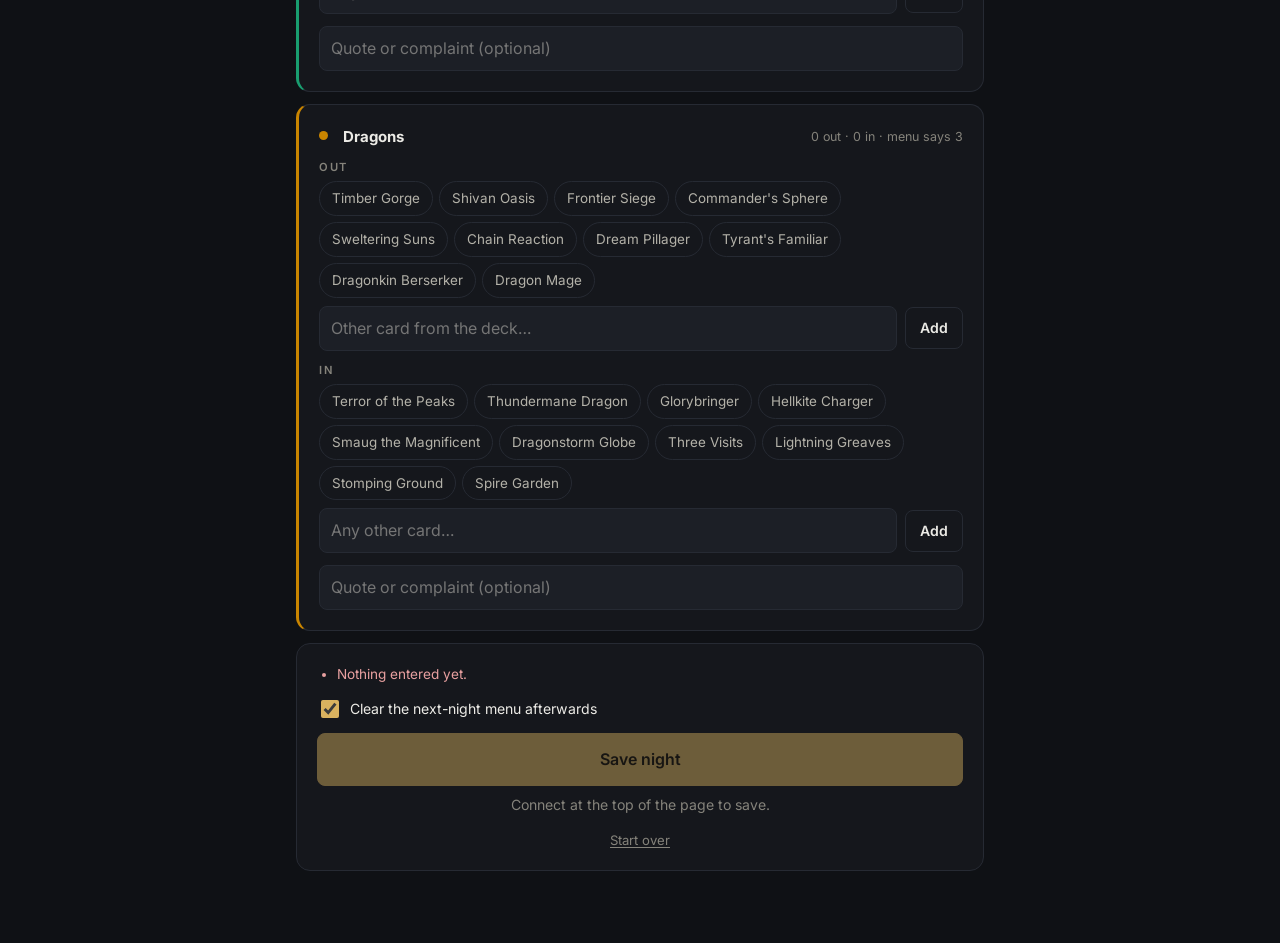
==== commit 110f3e30: "Bring back the story: five chapters and the evolution board The campaign map is replaced by the deck" ====
--- a/admin.html
+++ b/admin.html
@@ -8,7 +8,7 @@
 <link rel="preconnect" href="https://fonts.googleapis.com">
 <link rel="preconnect" href="https://fonts.gstatic.com" crossorigin>
 <link href="https://fonts.googleapis.com/css2?family=Cinzel:wght@600;700&family=Inter:wght@400;500;600&display=swap" rel="stylesheet">
-<link rel="stylesheet" href="style.css?v=202611242205">
+<link rel="stylesheet" href="style.css?v=202611242230">
 </head>
 <body class="admin">
 <nav class="topnav">
@@ -29,7 +29,7 @@
 <datalist id="dl-sf"></datalist>
 <div id="dl-decks"></div>
 
-<script src="core.js?v=202611242205"></script>
-<script src="admin.js?v=202611242205"></script>
+<script src="core.js?v=202611242230"></script>
+<script src="admin.js?v=202611242230"></script>
 </body>
 </html>
--- a/style.css
+++ b/style.css
@@ -48,6 +48,7 @@
 
 /* sections */
 section{margin:52px 0}
+.kicker{margin:0 0 4px;font-size:.78rem;font-weight:600;letter-spacing:.14em;text-transform:uppercase;color:var(--gold)}
 .section-head{display:flex;flex-wrap:wrap;align-items:flex-end;justify-content:space-between;gap:8px 24px;margin-bottom:16px}
 h2{font-size:1.55rem}
 
@@ -75,28 +76,6 @@
 .opt-txt small{display:block;color:var(--muted);font-size:.8rem}
 .gc{font-size:.72rem;color:#f0a35c;white-space:nowrap}
 
-/* game nights: campaign map */
-.camp{display:flex}
-.camp-labels{flex:none;padding-right:12px}
-.camp-corner{height:44px}
-.camp-label{height:36px;display:flex;align-items:center;font-size:.85rem;font-weight:600;white-space:nowrap}
-.camp-scroll{overflow-x:auto;flex:1;min-width:0;scrollbar-width:thin}
-.camp-grid{display:grid;grid-template-rows:44px;grid-auto-rows:36px;width:max-content}
-.ch,.cc{background:none;border:0;padding:0;cursor:pointer;display:flex;align-items:center;justify-content:center}
-.ch{height:44px;grid-row:1;flex-direction:column;line-height:1.15;border-radius:8px 8px 0 0;color:var(--muted)}
-.ch b{font-size:.85rem;color:var(--text-2)}
-.ch span{font-size:.62rem;white-space:nowrap}
-.cc{gap:2px;font-size:.8rem;border-top:1px solid var(--line)}
-.cc .mk{color:var(--c);font-size:.7rem}
-.cc.won .mk{color:var(--gold);font-size:.95rem}
-.cc.out .mk{color:var(--muted);opacity:.55}
-.cc small{font-size:.66rem;color:var(--muted);font-variant-numeric:tabular-nums}
-.cc small.cmd{color:var(--gold)}
-.ch.sel,.cc.sel{background:var(--surface-2)}
-.ch.sel b{color:var(--gold)}
-.ch:hover b{color:var(--text)}
-.camp-legend{margin:12px 0 0;color:var(--muted)}
-#campaign{margin-bottom:16px}
 
 /* game nights: one night */
 .night-bar{display:flex;align-items:center;justify-content:space-between;gap:12px;margin:0 0 12px}
@@ -350,3 +329,30 @@
 .tchip{padding:3px 9px;font-size:.74rem}
 @media (max-width:560px){.trow{grid-template-columns:1fr}}
 .savebox.sticky{position:sticky;bottom:10px;z-index:5;box-shadow:0 8px 30px rgba(0,0,0,.55)}
+
+/* chapter 3: the board */
+.timeline-scroll{overflow-x:auto;scrollbar-width:thin}
+.timeline{display:grid;min-width:100%}
+.tl-corner,.tl-label{position:sticky;left:0;z-index:2;background:var(--surface)}
+.tl-colhead{padding:12px 10px;border:0;border-left:1px solid var(--line);background:none;color:inherit;font:inherit;text-align:left;white-space:nowrap;line-height:1.3}
+.tl-colhead b{display:block;font-size:.85rem}
+.tl-colhead span{font-size:.76rem;color:var(--muted)}
+.tl-night{cursor:pointer}
+.tl-night:hover b{color:var(--gold)}
+.tl-night.sel{background:var(--surface-2)}
+.tl-night.sel b{color:var(--gold)}
+.tl-label{padding:10px 12px;border-top:1px solid var(--line);display:flex;align-items:center;gap:6px;font-weight:600;font-size:.86rem;min-height:92px;box-shadow:1px 0 0 var(--line)}
+.tl-cell{position:relative;border-top:1px solid var(--line);border-left:1px solid var(--line);padding:10px;display:flex;flex-wrap:wrap;align-content:flex-start;gap:8px;min-height:92px}
+.tl-cell.sel{background:rgba(255,255,255,.025)}
+.tl-out{background-image:repeating-linear-gradient(135deg,transparent 0 8px,rgba(255,255,255,.018) 8px 9px)}
+.tl-won{background:linear-gradient(180deg,rgba(217,178,95,.12),transparent 80%)}
+.tl-star{position:absolute;top:6px;right:8px;color:var(--gold);font-size:.85rem}
+.swap{display:flex;align-items:center;background:none;border:0;padding:0;cursor:pointer}
+.swap img,.swap .ph{width:30px;aspect-ratio:488/680;border-radius:3px;display:block;font-size:.45rem;overflow:hidden}
+.swap .out{opacity:.3;filter:grayscale(1);margin-right:-12px;transform:scale(.88)}
+.swap .in{position:relative;box-shadow:-2px 0 0 var(--surface)}
+.swap:hover .in,.swap:focus-visible .in{outline:2px solid var(--text-2);outline-offset:1px}
+.swap.cmdswap .in{outline:2px solid var(--gold);outline-offset:1px}
+.tl-start{width:48px;background:none;border:0;padding:0;cursor:pointer}
+.thumb{width:48px;aspect-ratio:488/680;border-radius:4px;display:block;overflow:hidden}
+@media (max-width:600px){.tl-label{padding:8px;font-size:.78rem}}
